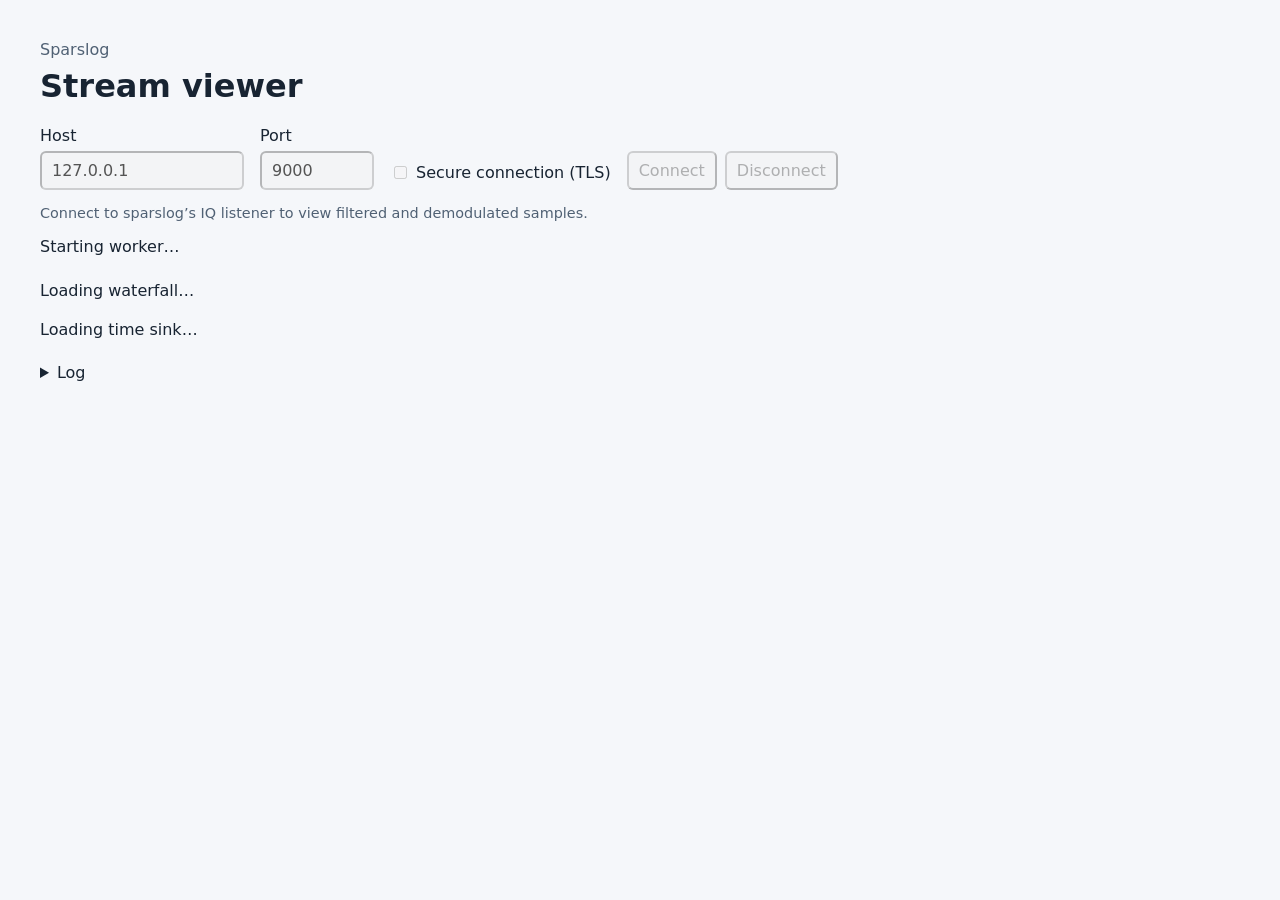
==== ui/web/index.html @ f1455c26 "Add a WASM viewer for sparslog IQ streams Show filtered samples as a waterfall and demodulated sampl" ====
<!doctype html>
<html lang="en">
<head>
  <meta charset="utf-8">
  <meta name="viewport" content="width=device-width, initial-scale=1">
  <title>Sparslog stream viewer</title>
  <link rel="stylesheet" href="style.css">
</head>
<body>
  <main>
    <header><p>Sparslog</p><h1>Stream viewer</h1></header>
    <section class="connection" aria-label="Stream connection">
      <label>Host <input id="host" value="127.0.0.1" autocomplete="off" disabled></label>
      <label>Port <input id="port" type="number" min="1" max="65535" value="9000" disabled></label>
      <label class="tls"><input id="tls" type="checkbox" disabled> Secure connection (TLS)</label>
      <div class="buttons"><button id="connect" disabled>Connect</button><button id="disconnect" disabled>Disconnect</button></div>
    </section>
    <p class="help">Connect to sparslog’s IQ listener to view filtered and demodulated samples.</p>
    <p id="status" role="status" aria-live="polite">Starting worker…</p>
    <section id="waterfall" aria-label="Filtered waterfall">Loading waterfall…</section>
    <section id="time-sink" aria-label="Demodulated waveform">Loading time sink…</section>
    <details><summary>Log</summary><pre id="log-output">Awaiting logs…</pre></details>
  </main>
  <script type="module" src="wasm-mod.js"></script>
</body>
</html>
---- ui/web/style.css ----
:root { color-scheme: light dark; font: 16px system-ui, sans-serif; }
body { margin: 0; background: light-dark(#f5f7fa, #111820); color: light-dark(#182432, #e7edf5); }
main { max-width: 1200px; margin: auto; padding: 24px; }
header p { margin-bottom: 0; color: light-dark(#506174, #a1b0c2); }
h1 { margin-top: 8px; }
.connection { display: flex; flex-wrap: wrap; align-items: end; gap: 16px; }
label { display: flex; flex-direction: column; gap: 6px; }
input, select, button { font: inherit; border-radius: 6px; padding: 8px 10px; }
#host { width: 180px; }
#port { width: 90px; }
.tls { flex-direction: row; align-items: center; padding-bottom: 8px; }
.buttons { display: flex; gap: 8px; }
button { cursor: pointer; }
button:disabled { cursor: default; }
.help { font-size: 0.9rem; color: light-dark(#506174, #a1b0c2); }
#status { min-height: 1.5em; }
#waterfall, #time-sink { margin: 20px 0; }
details { margin-top: 24px; }
pre { white-space: pre-wrap; overflow-wrap: anywhere; max-height: 250px; overflow: auto; font-size: 0.8rem; }
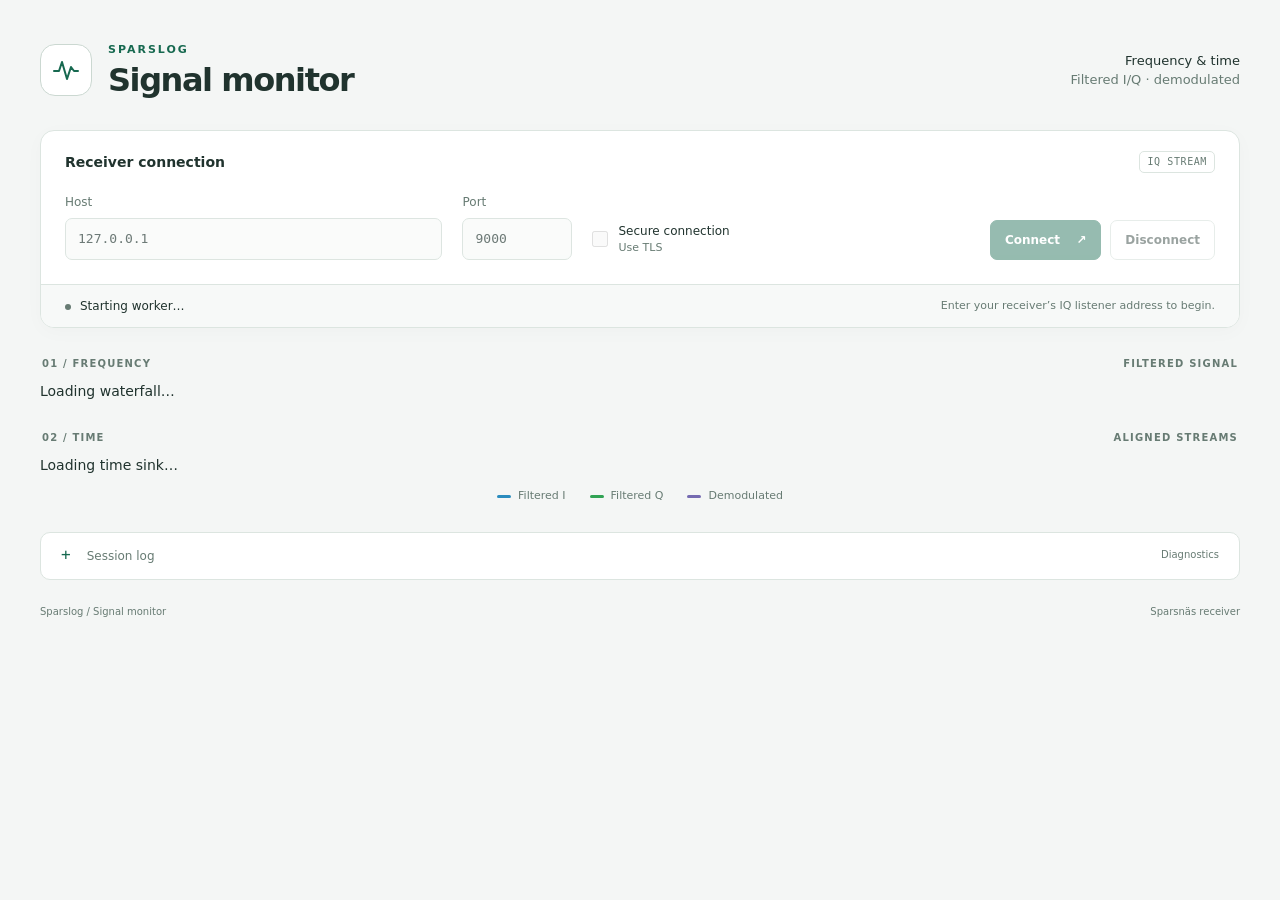
==== commit d9b147b4: "UI: Make it prettier" ====
--- a/ui/web/index.html
+++ b/ui/web/index.html
@@ -3,23 +3,52 @@
 <head>
   <meta charset="utf-8">
   <meta name="viewport" content="width=device-width, initial-scale=1">
-  <title>Sparslog stream viewer</title>
+  <meta name="theme-color" content="#f4f6f5">
+  <title>Sparslog · Signal monitor</title>
   <link rel="stylesheet" href="style.css">
 </head>
 <body>
   <main>
-    <header><p>Sparslog</p><h1>Stream viewer</h1></header>
-    <section class="connection" aria-label="Stream connection">
-      <label>Host <input id="host" value="127.0.0.1" autocomplete="off" disabled></label>
-      <label>Port <input id="port" type="number" min="1" max="65535" value="9000" disabled></label>
-      <label class="tls"><input id="tls" type="checkbox" disabled> Secure connection (TLS)</label>
-      <div class="buttons"><button id="connect" disabled>Connect</button><button id="disconnect" disabled>Disconnect</button></div>
+    <header class="masthead">
+      <div class="brand">
+        <span class="brand-mark" aria-hidden="true">
+          <svg viewBox="0 0 32 32" fill="none"><path d="M4 17h5l3-9 5 17 4-12 3 4h4" stroke="currentColor" stroke-width="2" stroke-linecap="round" stroke-linejoin="round"/></svg>
+        </span>
+        <div><p class="eyebrow">Sparslog</p><h1>Signal monitor</h1></div>
+      </div>
+      <p class="masthead-note">Frequency &amp; time<br><span>Filtered I/Q · demodulated</span></p>
+    </header>
+
+    <section class="connection-card" aria-labelledby="connection-title">
+      <div class="connection-heading">
+        <h2 id="connection-title">Receiver connection</h2>
+        <span class="connection-protocol">IQ stream</span>
+      </div>
+      <div class="connection">
+        <label class="host-field" for="host">Host<input id="host" value="127.0.0.1" autocomplete="off" spellcheck="false" disabled></label>
+        <label class="port-field" for="port">Port<input id="port" type="number" min="1" max="65535" value="9000" disabled></label>
+        <label class="tls" for="tls"><input id="tls" type="checkbox" disabled><span>Secure connection<small>Use TLS</small></span></label>
+        <div class="buttons"><button id="connect" disabled>Connect <span aria-hidden="true">↗</span></button><button id="disconnect" disabled>Disconnect</button></div>
+      </div>
+      <div class="connection-footer">
+        <p id="status" role="status" aria-live="polite">Starting worker…</p>
+        <p class="help">Enter your receiver’s IQ listener address to begin.</p>
+      </div>
     </section>
-    <p class="help">Connect to sparslog’s IQ listener to view filtered and demodulated samples.</p>
-    <p id="status" role="status" aria-live="polite">Starting worker…</p>
+
+    <div class="section-label"><span>01 / Frequency</span><span>Filtered signal</span></div>
     <section id="waterfall" aria-label="Filtered waterfall">Loading waterfall…</section>
-    <section id="time-sink" aria-label="Demodulated waveform">Loading time sink…</section>
-    <details><summary>Log</summary><pre id="log-output">Awaiting logs…</pre></details>
+
+    <div class="section-label"><span>02 / Time</span><span>Aligned streams</span></div>
+    <section id="time-sink" aria-label="Aligned filtered I/Q and demodulated waveforms">Loading time sink…</section>
+    <ul class="trace-legend" aria-label="Waveform trace colors">
+      <li><span class="trace-i" aria-hidden="true"></span>Filtered I</li>
+      <li><span class="trace-q" aria-hidden="true"></span>Filtered Q</li>
+      <li><span class="trace-demod" aria-hidden="true"></span>Demodulated</li>
+    </ul>
+
+    <details class="log-panel"><summary>Session log<span>Diagnostics</span></summary><pre id="log-output">Awaiting logs…</pre></details>
+    <footer class="page-footer"><span>Sparslog / Signal monitor</span><span>Sparsnäs receiver</span></footer>
   </main>
   <script type="module" src="wasm-mod.js"></script>
 </body>
--- a/ui/web/style.css
+++ b/ui/web/style.css
@@ -1,19 +1,107 @@
-:root { color-scheme: light dark; font: 16px system-ui, sans-serif; }
-body { margin: 0; background: light-dark(#f5f7fa, #111820); color: light-dark(#182432, #e7edf5); }
-main { max-width: 1200px; margin: auto; padding: 24px; }
-header p { margin-bottom: 0; color: light-dark(#506174, #a1b0c2); }
-h1 { margin-top: 8px; }
-.connection { display: flex; flex-wrap: wrap; align-items: end; gap: 16px; }
-label { display: flex; flex-direction: column; gap: 6px; }
-input, select, button { font: inherit; border-radius: 6px; padding: 8px 10px; }
-#host { width: 180px; }
-#port { width: 90px; }
-.tls { flex-direction: row; align-items: center; padding-bottom: 8px; }
-.buttons { display: flex; gap: 8px; }
-button { cursor: pointer; }
-button:disabled { cursor: default; }
-.help { font-size: 0.9rem; color: light-dark(#506174, #a1b0c2); }
-#status { min-height: 1.5em; }
-#waterfall, #time-sink { margin: 20px 0; }
-details { margin-top: 24px; }
-pre { white-space: pre-wrap; overflow-wrap: anywhere; max-height: 250px; overflow: auto; font-size: 0.8rem; }
+:root {
+  color-scheme: light dark;
+  font: 14px/1.5 ui-sans-serif, system-ui, -apple-system, BlinkMacSystemFont, "Segoe UI", sans-serif;
+  --page: #f4f6f5;
+  --surface: #ffffff;
+  --surface-strong: #ffffff;
+  --surface-muted: #f7f9f8;
+  --ink: #20332e;
+  --muted: #677b73;
+  --border: #dce5e0;
+  --border-strong: #cbd8d1;
+  --accent: #176950;
+  --accent-hover: #10543f;
+  --accent-soft: #eaf3ee;
+  --radius: 14px;
+  --shadow: 0 4px 20px #243b2e06;
+}
+* { box-sizing: border-box; }
+body { margin: 0; background: var(--page); color: var(--ink); }
+main { max-width: 1440px; margin: auto; padding: 42px 40px 24px; }
+.masthead { display: flex; justify-content: space-between; align-items: center; gap: 24px; margin-bottom: 32px; }
+.brand { display: flex; align-items: center; gap: 16px; }
+.brand-mark { display: grid; place-items: center; width: 52px; height: 52px; border: 1px solid var(--border-strong); border-radius: 15px; background: var(--surface); color: var(--accent); }
+.brand-mark svg { width: 32px; height: 32px; }
+.eyebrow { margin: 0 0 3px; color: var(--accent); font-size: 11px; font-weight: 700; text-transform: uppercase; letter-spacing: 0.18em; }
+h1 { margin: 0; font-size: clamp(24px, 3vw, 32px); line-height: 1.15; font-weight: 600; letter-spacing: -0.045em; }
+.masthead-note { margin: 0; text-align: right; font-size: 13px; }
+.masthead-note span { color: var(--muted); }
+.connection-card { border: 1px solid var(--border); border-radius: var(--radius); background: var(--surface); box-shadow: var(--shadow); overflow: hidden; }
+.connection-heading { display: flex; justify-content: space-between; align-items: center; padding: 20px 24px 0; }
+.connection-heading h2 { margin: 0; font-size: 14px; font-weight: 600; }
+.connection-protocol { border: 1px solid var(--border); border-radius: 5px; padding: 2px 7px; color: var(--muted); font: 10px/1.6 ui-monospace, monospace; text-transform: uppercase; letter-spacing: 0.06em; }
+.connection { display: grid; grid-template-columns: minmax(180px, 1fr) 110px minmax(170px, 1fr) auto; align-items: end; gap: 20px; padding: 20px 24px 24px; }
+label { display: flex; flex-direction: column; gap: 7px; color: var(--muted); font-size: 12px; font-weight: 500; }
+input, select, button { font: inherit; }
+input:not([type="checkbox"]), select { min-width: 0; border: 1px solid var(--border-strong); border-radius: 7px; padding: 10px 12px; background: var(--surface-muted); color: var(--ink); }
+#host, #port { width: 100%; font: 13px/1.5 ui-monospace, SFMono-Regular, Consolas, monospace; }
+.tls { flex-direction: row; align-items: center; align-self: end; gap: 10px; min-height: 42px; color: var(--ink); }
+.tls input { margin: 0; width: 16px; height: 16px; accent-color: var(--accent); }
+.tls small { display: block; color: var(--muted); font-size: 11px; font-weight: 400; }
+.buttons { display: flex; gap: 9px; }
+button { border: 1px solid var(--border-strong); border-radius: 7px; padding: 10px 14px; background: var(--surface); color: var(--ink); font-size: 12px; font-weight: 600; cursor: pointer; transition: background 120ms, border-color 120ms; }
+button:hover:enabled { background: var(--accent-soft); border-color: var(--accent); }
+#connect { min-width: 106px; background: var(--accent); border-color: var(--accent); color: #fff; }
+#connect span { margin-left: 12px; }
+#connect:hover:enabled { background: var(--accent-hover); }
+button:disabled { cursor: default; opacity: 0.45; }
+input:disabled { opacity: 0.65; }
+:focus-visible { outline: 2px solid var(--accent); outline-offset: 3px; }
+.connection-footer { display: flex; justify-content: space-between; align-items: center; flex-wrap: wrap; gap: 8px 24px; border-top: 1px solid var(--border); padding: 12px 24px; background: var(--surface-muted); }
+#status { display: flex; align-items: baseline; gap: 9px; min-width: 0; margin: 0; font-size: 12px; overflow-wrap: anywhere; }
+#status::before { content: ""; flex: 0 0 6px; width: 6px; height: 6px; border-radius: 50%; background: var(--muted); }
+.help { margin: 0; font-size: 11px; color: var(--muted); }
+.section-label { display: flex; justify-content: space-between; gap: 12px; margin: 28px 2px 10px; color: var(--muted); font-size: 10px; font-weight: 600; letter-spacing: 0.12em; text-transform: uppercase; }
+.rr-sink-section { min-width: 0; background: var(--surface); box-shadow: var(--shadow); overflow: hidden; }
+.rr-panel-header { padding: 18px 22px; gap: 16px 24px; align-items: center; flex-wrap: wrap; }
+.rr-panel-title { display: block; color: var(--ink); font-size: 15px; font-weight: 600; letter-spacing: -0.02em; }
+.rr-panel-kicker { display: block; margin-top: 3px; font-size: 11px; }
+.rr-panel-body { padding: 20px 22px 16px; }
+.rr-time-sink-controls { display: flex; align-items: end; gap: 7px; flex-wrap: wrap; }
+.rr-time-sink-control-field { gap: 4px; font-size: 10px; }
+.rr-time-sink-control-field input { width: 76px; padding: 6px 8px; font-size: 11px; }
+.rr-time-sink-controls button { padding: 7px 9px; font-size: 10px; }
+.rr-time-sink-canvas { height: clamp(230px, 28vh, 380px); }
+.rr-waterfall-sink-canvas { height: clamp(280px, 34vh, 420px); }
+.rr-waterfall-sink-layout, .rr-waterfall-sink-y-label { color: var(--muted); font-family: ui-monospace, SFMono-Regular, Consolas, monospace; font-size: 10px; }
+.rr-waterfall-sink-status { color: var(--muted); background: var(--surface-muted); border: 1px solid var(--border); border-radius: 6px; }
+.trace-legend { display: flex; justify-content: center; flex-wrap: wrap; gap: 24px; margin: 12px 0 0; padding: 0; list-style: none; color: var(--muted); font-size: 11px; }
+.trace-legend li { display: flex; align-items: center; gap: 7px; }
+.trace-legend li span { display: inline-block; width: 14px; height: 3px; border-radius: 3px; }
+.trace-i { background: #2b8cbe; }
+.trace-q { background: #31a354; }
+.trace-demod { background: #756bb1; }
+.log-panel { margin-top: 28px; border: 1px solid var(--border); border-radius: 10px; background: var(--surface); }
+summary { display: flex; justify-content: space-between; gap: 16px; padding: 14px 20px; color: var(--muted); font-size: 12px; cursor: pointer; list-style: none; }
+summary::-webkit-details-marker { display: none; }
+summary::before { content: "+"; color: var(--accent); font: 16px/1 ui-monospace, monospace; }
+summary span { margin-left: auto; font-size: 10px; }
+details[open] summary::before { content: "−"; }
+pre { margin: 0; padding: 16px 20px; border-top: 1px solid var(--border); white-space: pre-wrap; overflow-wrap: anywhere; max-height: 250px; overflow: auto; color: var(--muted); font: 11px/1.7 ui-monospace, SFMono-Regular, Consolas, monospace; }
+.page-footer { display: flex; justify-content: space-between; gap: 16px; margin-top: 24px; color: var(--muted); font-size: 10px; }
+@media (prefers-color-scheme: dark) {
+  :root { --page: #111a17; --surface: #19241f; --surface-strong: #19241f; --surface-muted: #14201a; --ink: #e0eae4; --muted: #9aafa3; --border: #2c3e33; --border-strong: #3a5043; --accent: #5ecca0; --accent-hover: #49b78c; --accent-soft: #243b2e; --shadow: 0 4px 20px #00000012; }
+  #connect { color: #10281c; }
+}
+@media (max-width: 960px) {
+  main { padding: 28px 24px 20px; }
+  .connection { grid-template-columns: minmax(160px, 1fr) 100px; gap: 16px; }
+  .buttons { justify-self: end; }
+}
+@media (max-width: 540px) {
+  main { padding: 24px 14px 18px; }
+  .masthead { margin-bottom: 24px; }
+  .masthead-note { display: none; }
+  .brand-mark { width: 44px; height: 44px; border-radius: 12px; }
+  .connection-heading { padding: 18px 16px 0; }
+  .connection { padding: 18px 16px; grid-template-columns: minmax(0, 1fr) 84px; gap: 14px; }
+  .tls { grid-column: 1 / -1; }
+  .buttons { grid-column: 1 / -1; justify-self: stretch; }
+  .buttons button { flex: 1; }
+  .connection-footer { padding: 12px 16px; }
+  .rr-panel-header { padding: 16px; }
+  .rr-panel-body { padding: 14px 12px; }
+  .rr-time-sink-controls { width: 100%; }
+  .page-footer span:last-child { display: none; }
+}
+@media (prefers-reduced-motion: reduce) { button { transition: none; } }
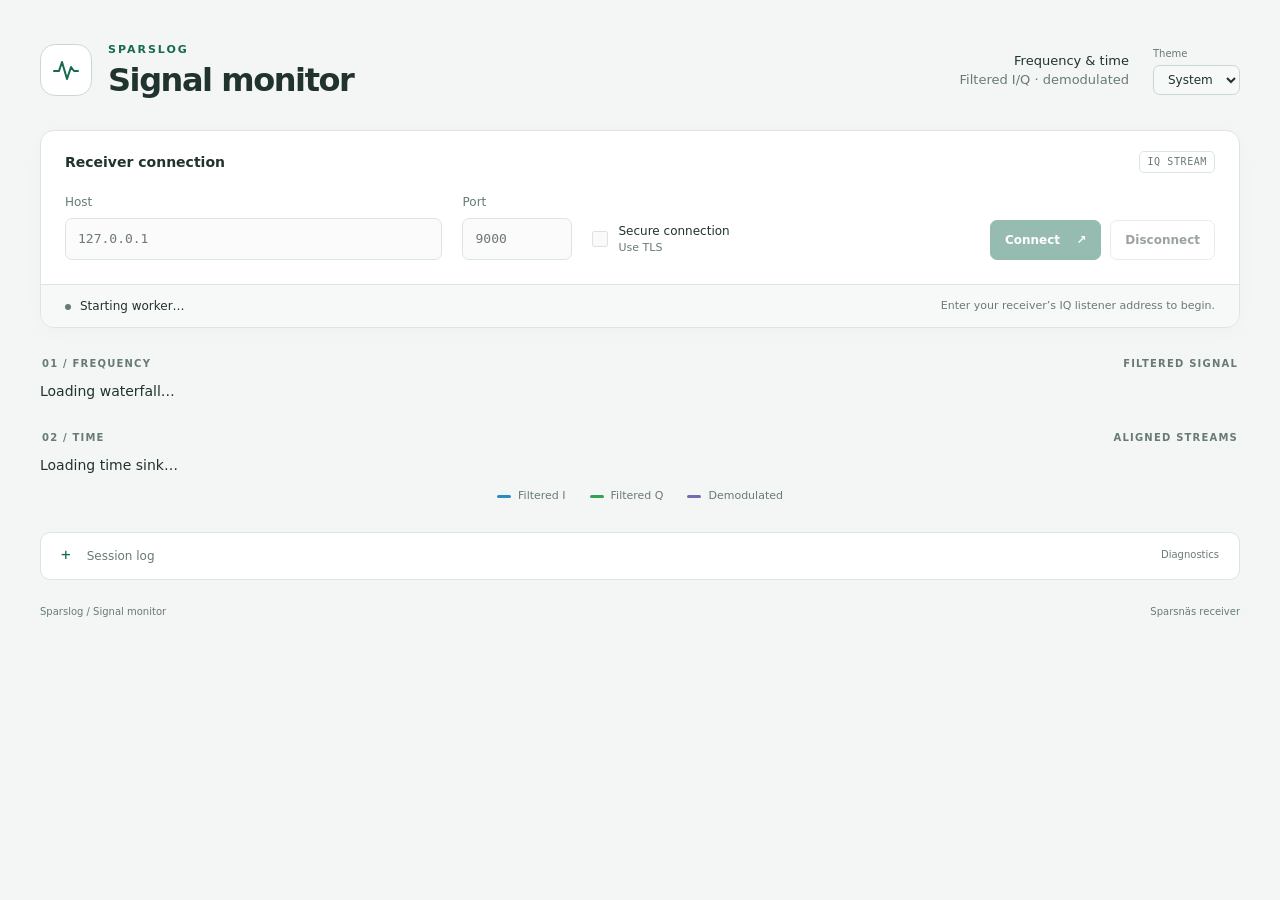
==== commit f0a42495: "UI: Support switching light/dark mode" ====
--- a/ui/web/index.html
+++ b/ui/web/index.html
@@ -5,6 +5,7 @@
   <meta name="viewport" content="width=device-width, initial-scale=1">
   <meta name="theme-color" content="#f4f6f5">
   <title>Sparslog · Signal monitor</title>
+  <script src="theme.js"></script>
   <link rel="stylesheet" href="style.css">
 </head>
 <body>
@@ -16,7 +17,12 @@
         </span>
         <div><p class="eyebrow">Sparslog</p><h1>Signal monitor</h1></div>
       </div>
-      <p class="masthead-note">Frequency &amp; time<br><span>Filtered I/Q · demodulated</span></p>
+      <div class="masthead-actions">
+        <p class="masthead-note">Frequency &amp; time<br><span>Filtered I/Q · demodulated</span></p>
+        <label class="theme-control" for="theme">Theme
+          <select id="theme"><option value="system">System</option><option value="light">Light</option><option value="dark">Dark</option></select>
+        </label>
+      </div>
     </header>
 
     <section class="connection-card" aria-labelledby="connection-title">
--- a/ui/web/style.css
+++ b/ui/web/style.css
@@ -1,5 +1,5 @@
 :root {
-  color-scheme: light dark;
+  color-scheme: light;
   font: 14px/1.5 ui-sans-serif, system-ui, -apple-system, BlinkMacSystemFont, "Segoe UI", sans-serif;
   --page: #f4f6f5;
   --surface: #ffffff;
@@ -79,10 +79,9 @@
 details[open] summary::before { content: "−"; }
 pre { margin: 0; padding: 16px 20px; border-top: 1px solid var(--border); white-space: pre-wrap; overflow-wrap: anywhere; max-height: 250px; overflow: auto; color: var(--muted); font: 11px/1.7 ui-monospace, SFMono-Regular, Consolas, monospace; }
 .page-footer { display: flex; justify-content: space-between; gap: 16px; margin-top: 24px; color: var(--muted); font-size: 10px; }
-@media (prefers-color-scheme: dark) {
-  :root { --page: #111a17; --surface: #19241f; --surface-strong: #19241f; --surface-muted: #14201a; --ink: #e0eae4; --muted: #9aafa3; --border: #2c3e33; --border-strong: #3a5043; --accent: #5ecca0; --accent-hover: #49b78c; --accent-soft: #243b2e; --shadow: 0 4px 20px #00000012; }
-  #connect { color: #10281c; }
+:root[data-theme="dark"] { color-scheme: dark; --page: #111a17; --surface: #19241f; --surface-strong: #19241f; --surface-muted: #14201a; --ink: #e0eae4; --muted: #9aafa3; --border: #2c3e33; --border-strong: #3a5043; --accent: #5ecca0; --accent-hover: #49b78c; --accent-soft: #243b2e; --shadow: 0 4px 20px #00000012;
 }
+:root[data-theme="dark"] #connect { color: #10281c; }
 @media (max-width: 960px) {
   main { padding: 28px 24px 20px; }
   .connection { grid-template-columns: minmax(160px, 1fr) 100px; gap: 16px; }
@@ -105,3 +104,14 @@
   .page-footer span:last-child { display: none; }
 }
 @media (prefers-reduced-motion: reduce) { button { transition: none; } }
+
+.masthead-actions { display: flex; align-items: center; gap: 24px; }
+.theme-control { gap: 4px; font-size: 10px; }
+.theme-control select { padding: 6px 10px; font-size: 12px; }
+/* Library waterfall CSS follows the OS; these DOM colors follow our selection. */
+.rr-waterfall-sink-plot { background: var(--surface-muted); color: var(--border); }
+@media (max-width: 540px) {
+  .masthead { gap: 12px; }
+  .brand { gap: 10px; }
+  .theme-control select { max-width: 96px; }
+}
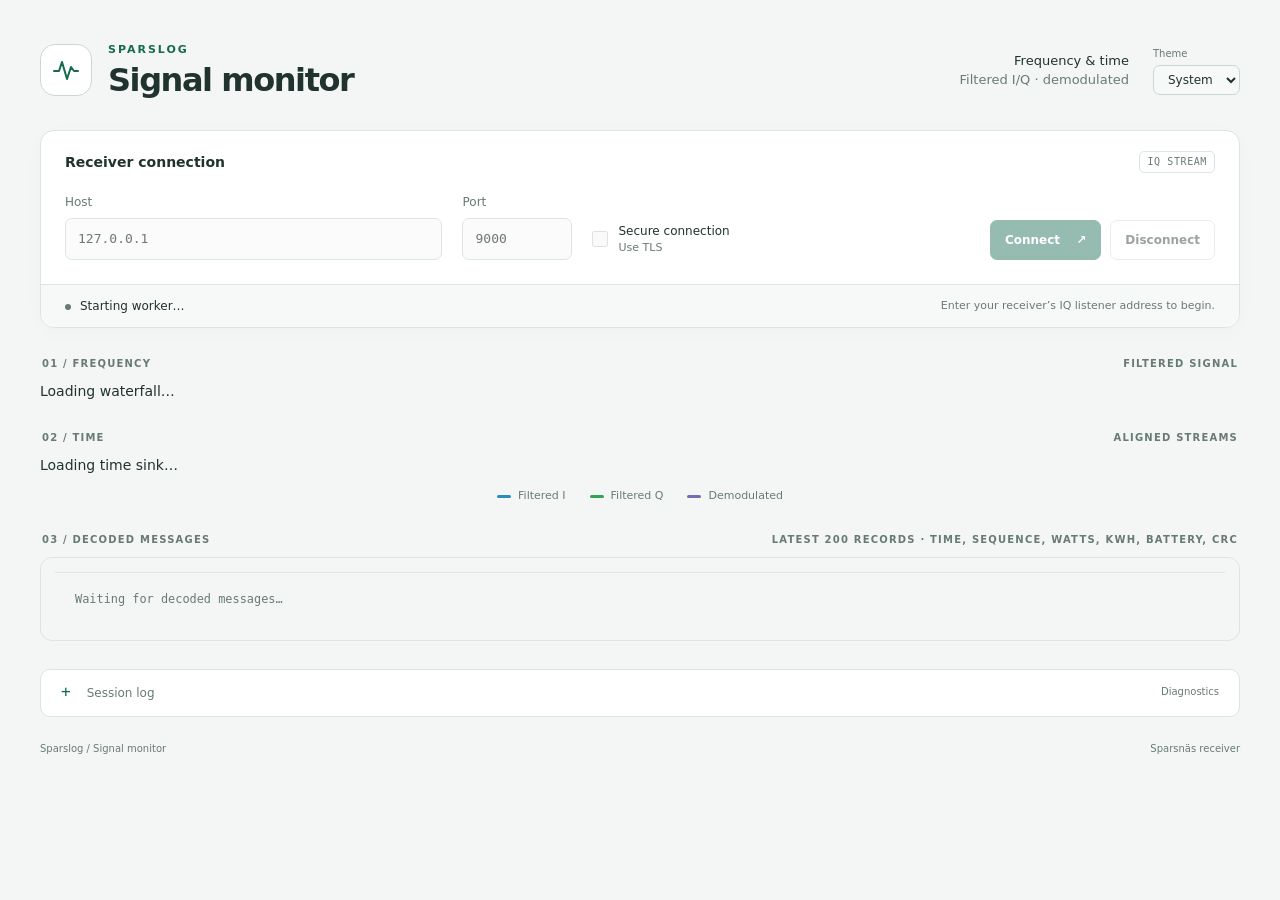
==== commit 89f66b02: "UI: Receive and display decoded records Subscribe to the decoded string resource alongside the signa" ====
--- a/ui/web/index.html
+++ b/ui/web/index.html
@@ -53,6 +53,9 @@
       <li><span class="trace-demod" aria-hidden="true"></span>Demodulated</li>
     </ul>
 
+    <div class="section-label"><span>03 / Decoded messages</span><span>Latest 200 records · time, sequence, watts, kWh, battery, CRC</span></div>
+    <section class="decoded-panel" aria-label="Decoded receiver messages"><pre id="decoded-output">Waiting for decoded messages…</pre></section>
+
     <details class="log-panel"><summary>Session log<span>Diagnostics</span></summary><pre id="log-output">Awaiting logs…</pre></details>
     <footer class="page-footer"><span>Sparslog / Signal monitor</span><span>Sparsnäs receiver</span></footer>
   </main>
--- a/ui/web/style.css
+++ b/ui/web/style.css
@@ -115,3 +115,15 @@
   .brand { gap: 10px; }
   .theme-control select { max-width: 96px; }
 }
+
+.decoded-panel {
+  border: 1px solid var(--border);
+  border-radius: 12px;
+  padding: 1rem;
+}
+.decoded-panel pre {
+  max-height: 20rem;
+  overflow: auto;
+  margin: 0;
+  font-size: 0.85rem;
+}
